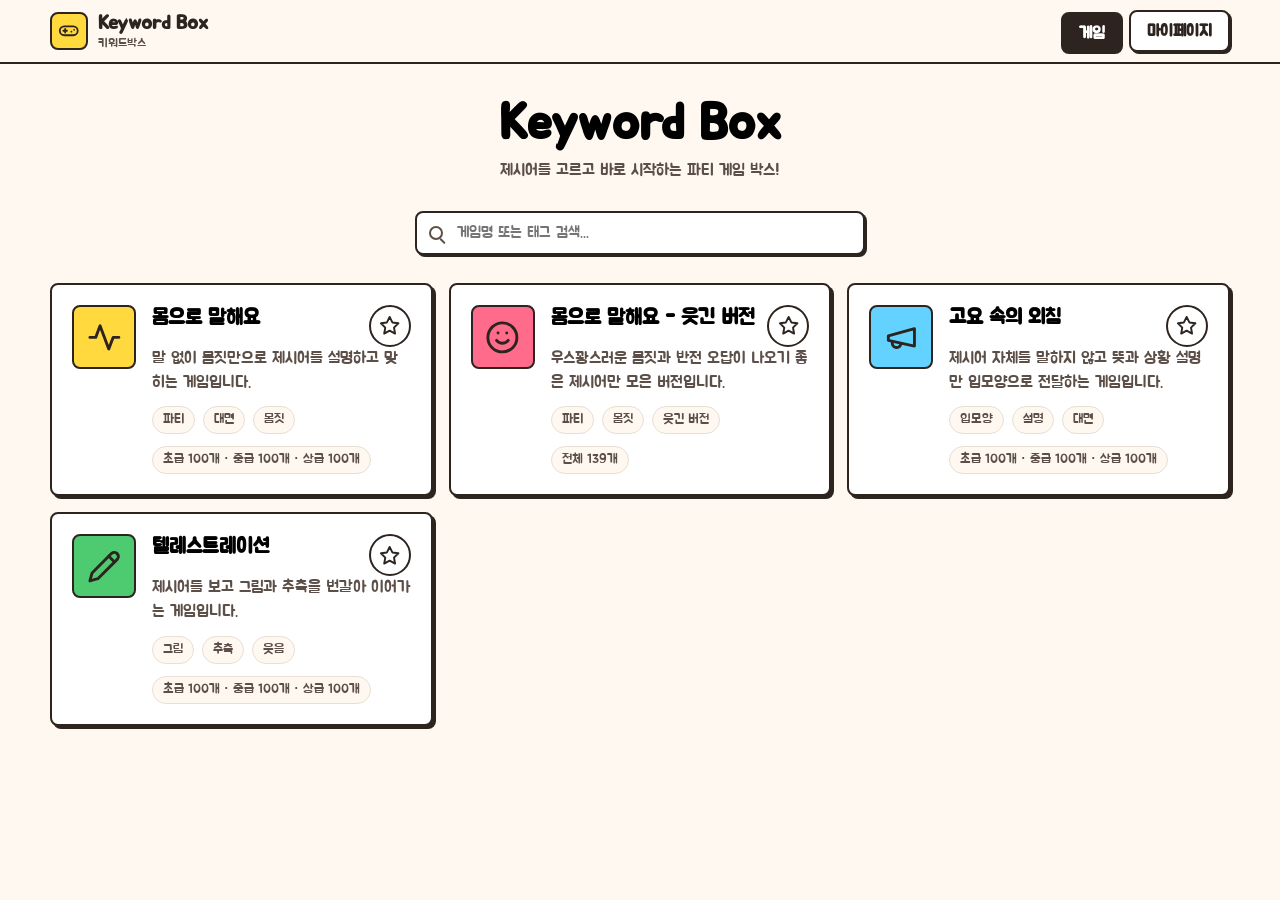
==== index.html @ 91eeafec "Initial Keyword Box app" ====
<!doctype html>
<html lang="ko">
  <head>
    <meta charset="UTF-8" />
    <meta name="viewport" content="width=device-width, initial-scale=1.0" />
    <title>Keyword Box - 파티 게임 제시어 박스</title>
    <meta
      name="description"
      content="몸으로 말해요, 고요 속의 외침, 텔레스트레이션을 바로 진행할 수 있는 파티 게임 제시어 박스입니다."
    />
    <link rel="preconnect" href="https://fonts.googleapis.com" />
    <link rel="preconnect" href="https://fonts.gstatic.com" crossorigin />
    <link
      href="https://fonts.googleapis.com/css2?family=Jua&family=Gothic+A1:wght@400;500;700&display=swap"
      rel="stylesheet"
    />
    <link rel="stylesheet" href="./styles.css" />
  </head>
  <body>
    <div class="app-shell">
      <header class="topbar">
        <button class="brand" type="button" data-action="go-home">
          <span class="brand-mark"><i class="ri-gamepad-line" aria-hidden="true"></i></span>
          <span class="brand-copy">
            <strong>Keyword Box</strong>
            <small>키워드박스</small>
          </span>
        </button>
        <nav class="top-nav" aria-label="주요 메뉴">
          <button class="nav-button is-active" type="button" data-view-target="home">게임</button>
          <button class="nav-button" type="button" data-view-target="mypage">마이페이지</button>
        </nav>
      </header>

      <main>
        <section class="view is-visible" id="home-view" aria-labelledby="home-title">
          <div class="home-hero">
            <h1 id="home-title">Keyword Box</h1>
            <p>제시어를 고르고 바로 시작하는 파티 게임 박스!</p>
          </div>

          <label class="search-box">
            <span class="search-icon" aria-hidden="true"></span>
            <input id="game-search" type="search" placeholder="게임명 또는 태그 검색..." />
          </label>

          <div class="game-grid" id="game-list"></div>
        </section>

        <section class="view" id="setup-view" aria-labelledby="setup-title">
          <div class="setup-top">
            <button class="back-link" type="button" data-action="go-home">
              <i class="ri-arrow-left-line" aria-hidden="true"></i>
              뒤로
            </button>
            <span class="game-icon" id="setup-icon">🎮</span>
            <div class="setup-heading">
              <h1 id="setup-title">게임 설정</h1>
              <p id="setup-game-description">게임 설명</p>
            </div>
            <div class="tag-row setup-tags" id="setup-tags"></div>
          </div>

          <form class="setup-stack" id="setup-form">
            <div class="setup-summary" aria-hidden="true">
              <h2 id="setup-game-name">게임명</h2>
            </div>

            <section class="setup-card word-config-card">
              <h2>제시어 구성</h2>
              <div class="setup-stats" id="setup-stats"></div>
              <p class="rule-note" id="setup-rule">게임 규칙</p>

              <fieldset class="difficulty-hidden" aria-label="난이도 선택">
                <div class="segmented" id="difficulty-options"></div>
              </fieldset>

              <div class="mix-panel" id="mix-panel">
                <div class="mix-grid">
                  <div class="counter-card">
                    <div class="counter-label">
                      <span class="dot green"></span>
                      <strong>초급</strong>
                    </div>
                    <div class="stepper">
                      <button type="button" data-action="adjust-mix" data-level="easy" data-delta="-1" aria-label="초급 줄이기">
                        <i class="ri-subtract-line" aria-hidden="true"></i>
                      </button>
                      <input id="mix-easy" type="number" min="0" value="3" />
                      <button type="button" data-action="adjust-mix" data-level="easy" data-delta="1" aria-label="초급 늘리기">
                        <i class="ri-add-line" aria-hidden="true"></i>
                      </button>
                    </div>
                    <span class="available-count" id="mix-easy-max">/ 0개</span>
                  </div>

                  <div class="counter-card">
                    <div class="counter-label">
                      <span class="dot yellow"></span>
                      <strong>중급</strong>
                    </div>
                    <div class="stepper">
                      <button type="button" data-action="adjust-mix" data-level="normal" data-delta="-1" aria-label="중급 줄이기">
                        <i class="ri-subtract-line" aria-hidden="true"></i>
                      </button>
                      <input id="mix-normal" type="number" min="0" value="4" />
                      <button type="button" data-action="adjust-mix" data-level="normal" data-delta="1" aria-label="중급 늘리기">
                        <i class="ri-add-line" aria-hidden="true"></i>
                      </button>
                    </div>
                    <span class="available-count" id="mix-normal-max">/ 0개</span>
                  </div>

                  <div class="counter-card">
                    <div class="counter-label">
                      <span class="dot red"></span>
                      <strong>상급</strong>
                    </div>
                    <div class="stepper">
                      <button type="button" data-action="adjust-mix" data-level="hard" data-delta="-1" aria-label="상급 줄이기">
                        <i class="ri-subtract-line" aria-hidden="true"></i>
                      </button>
                      <input id="mix-hard" type="number" min="0" value="3" />
                      <button type="button" data-action="adjust-mix" data-level="hard" data-delta="1" aria-label="상급 늘리기">
                        <i class="ri-add-line" aria-hidden="true"></i>
                      </button>
                    </div>
                    <span class="available-count" id="mix-hard-max">/ 0개</span>
                  </div>
                </div>

                <div class="mix-footer">
                  <div class="total-count">
                    <span>총</span>
                    <strong id="total-word-count">10개</strong>
                  </div>
                  <div class="inline-actions">
                    <button type="button" data-action="reset-mix">
                      <i class="ri-refresh-line" aria-hidden="true"></i>
                      초기화
                    </button>
                    <button type="button" data-action="use-all-words">
                      <i class="ri-infinity-line" aria-hidden="true"></i>
                      무제한
                    </button>
                  </div>
                </div>
              </div>

              <section class="single-count-panel" id="single-count-panel" hidden>
                <div class="quick-buttons">
                  <button type="button" data-action="adjust-word-count" data-delta="3">+3개</button>
                  <button type="button" data-action="adjust-word-count" data-delta="5">+5개</button>
                  <button type="button" data-action="adjust-word-count" data-delta="10">+10개</button>
                  <button type="button" data-action="adjust-word-count" data-delta="50">+50개</button>
                </div>
                <div class="stepper center-stepper">
                  <button type="button" data-action="adjust-word-count" data-delta="-1" aria-label="제시어 줄이기">
                    <i class="ri-subtract-line" aria-hidden="true"></i>
                  </button>
                  <input id="word-count" type="number" min="1" value="10" />
                  <button type="button" data-action="adjust-word-count" data-delta="1" aria-label="제시어 늘리기">
                    <i class="ri-add-line" aria-hidden="true"></i>
                  </button>
                </div>
              </section>
            </section>

            <section class="setup-card">
              <h2>진행 방식</h2>
              <div class="time-mode-toggle" role="group" aria-label="진행 방식">
                <button class="is-active" type="button" data-action="set-time-mode" data-mode="timer">
                  <i class="ri-timer-line" aria-hidden="true"></i>
                  타이머
                </button>
                <button type="button" data-action="set-time-mode" data-mode="stopwatch">
                  <i class="ri-timer-flash-line" aria-hidden="true"></i>
                  스톱워치
                </button>
              </div>
              <select id="time-mode" aria-label="진행 방식">
                <option value="timer">타이머</option>
                <option value="stopwatch">스톱워치</option>
              </select>

              <div class="timer-panel" id="timer-seconds-wrap">
                <div class="quick-buttons timer-presets">
                  <button type="button" data-action="set-timer" data-seconds="15">15초</button>
                  <button type="button" data-action="set-timer" data-seconds="30">30초</button>
                  <button type="button" data-action="set-timer" data-seconds="60">1분</button>
                  <button type="button" data-action="set-timer" data-seconds="120">2분</button>
                  <button type="button" data-action="set-timer" data-seconds="180">3분</button>
                  <button type="button" data-action="set-timer" data-seconds="300">5분</button>
                </div>
                <div class="stepper center-stepper">
                  <button type="button" data-action="adjust-timer" data-delta="-15" aria-label="시간 줄이기">
                    <i class="ri-subtract-line" aria-hidden="true"></i>
                  </button>
                  <input id="timer-seconds" type="number" min="5" value="60" />
                  <button type="button" data-action="adjust-timer" data-delta="15" aria-label="시간 늘리기">
                    <i class="ri-add-line" aria-hidden="true"></i>
                  </button>
                </div>
                <span class="time-label" id="timer-label">3분</span>
              </div>
            </section>

            <div class="shortcut-note">
              <span><kbd>O</kbd> 맞힘</span>
              <span><kbd>X</kbd> 틀림</span>
              <span><kbd>→</kbd> 다음은 Pass</span>
              <span><kbd>←</kbd> 이전</span>
            </div>

            <button class="start-button" id="start-game" type="submit">
              <i class="ri-play-fill" aria-hidden="true"></i>
              게임 시작!
            </button>
          </form>
        </section>

        <section class="view" id="play-view" aria-labelledby="play-title">
          <div class="play-top">
            <button class="back-link" type="button" data-action="back-to-setup">
              <i class="ri-arrow-left-line" aria-hidden="true"></i>
              나가기
            </button>
            <span class="play-game-icon" id="play-game-icon">🎮</span>
            <span class="play-game-name" id="play-game-name">게임</span>
            <div class="play-tools">
              <button type="button" data-action="reset-words">
                <i class="ri-refresh-line" aria-hidden="true"></i>
                제시어 초기화
              </button>
              <button type="button" data-action="finish-game">
                <i class="ri-flag-line" aria-hidden="true"></i>
                종료
              </button>
            </div>
          </div>

          <div class="timer-display">
            <span id="play-clock-label">남은 시간</span>
            <strong id="play-clock">00:00</strong>
          </div>

          <div class="progress-head">
            <span id="play-progress">1 / 10</span>
            <div class="mini-score" id="mini-score">
              <span class="green"><i class="ri-check-line" aria-hidden="true"></i>0</span>
              <span class="red"><i class="ri-close-line" aria-hidden="true"></i>0</span>
              <span class="sky"><i class="ri-skip-forward-line" aria-hidden="true"></i>0</span>
            </div>
          </div>
          <div class="play-progress-bar" aria-hidden="true">
            <div id="play-progress-fill"></div>
          </div>

          <div class="word-stage">
            <p id="play-title">제시어</p>
            <div class="keyword" id="keyword">시작</div>
            <div class="play-rule" id="play-rule">게임 규칙</div>
            <div class="answer-state" id="answer-state">O/Enter 맞힘 · X/Backspace 틀림 · → 다음은 Pass</div>
          </div>

          <div class="score-actions">
            <button class="score-button previous" type="button" data-action="previous-word">
              <i class="ri-arrow-left-line" aria-hidden="true"></i>
              <span>이전</span>
            </button>
            <button class="score-button wrong" type="button" data-action="mark" data-result="wrong">
              <i class="ri-close-line" aria-hidden="true"></i>
              <span>틀림</span>
              <kbd>X</kbd>
            </button>
            <button class="score-button correct" type="button" data-action="mark" data-result="correct">
              <i class="ri-check-line" aria-hidden="true"></i>
              <span>맞힘</span>
              <kbd>O</kbd>
            </button>
            <button class="score-button next" type="button" data-action="next-word">
              <i class="ri-arrow-right-line" aria-hidden="true"></i>
              <span>다음</span>
            </button>
          </div>
        </section>

        <section class="view" id="result-view" aria-labelledby="result-title">
          <div class="result-panel">
            <div class="result-hero">
              <span class="game-icon" id="result-icon">🎮</span>
              <h1 id="result-title">게임 종료!</h1>
              <p>게임 결과</p>
            </div>
            <div class="result-summary" id="result-summary"></div>
            <div class="result-meta" id="result-meta"></div>
            <section class="result-word-card">
              <h2><i class="ri-list-check" aria-hidden="true"></i> 제시어별 결과</h2>
              <div class="result-words" id="result-words"></div>
            </section>
            <div class="actions split">
              <button class="start-button" type="button" data-action="restart-game">
                <i class="ri-refresh-line" aria-hidden="true"></i>
                다시 하기
              </button>
              <button class="secondary-button" type="button" data-action="go-home">
                <i class="ri-home-line" aria-hidden="true"></i>
                홈으로
              </button>
            </div>
          </div>
        </section>

        <section class="view" id="mypage-view" aria-labelledby="mypage-title">
          <div class="mypage-hero">
            <div class="profile-mark"><i class="ri-user-smile-line" aria-hidden="true"></i></div>
            <h1 id="mypage-title">마이페이지</h1>
            <p>즐겨찾기와 게임 기록을 한눈에</p>
          </div>

          <div class="tab-switcher">
            <button class="tab-button is-active" type="button" data-action="set-mypage-tab" data-tab="favorites">
              <i class="ri-star-line" aria-hidden="true"></i>
              즐겨찾기 <span id="favorite-count">(0)</span>
            </button>
            <button class="tab-button" type="button" data-action="set-mypage-tab" data-tab="history">
              <i class="ri-history-line" aria-hidden="true"></i>
              기록 <span id="history-count">(0)</span>
            </button>
          </div>

          <div class="mypage-layout">
            <section class="mypage-panel is-visible" data-mypage-panel="favorites">
              <div class="mini-list game-grid compact" id="favorite-list"></div>
            </section>
            <section class="mypage-panel" data-mypage-panel="history">
              <div class="section-inline-head">
                <span id="history-total">총 0개의 기록</span>
                <button class="text-danger-button" type="button" data-action="clear-history">
                  <i class="ri-delete-bin-line" aria-hidden="true"></i>
                  전체 삭제
                </button>
              </div>
              <div class="history-list" id="history-list"></div>
            </section>
          </div>
        </section>
      </main>
    </div>

    <div class="toast" id="toast" role="status" aria-live="polite"></div>
    <div class="modal-backdrop" id="history-result-modal" hidden>
      <section class="result-modal" role="dialog" aria-modal="true" aria-labelledby="history-result-title">
        <button class="modal-close" type="button" data-action="close-history-result" aria-label="닫기">
          <i class="ri-close-line" aria-hidden="true"></i>
        </button>
        <div class="result-panel result-panel-modal">
          <div class="result-hero">
            <span class="game-icon" id="history-result-icon">🎮</span>
            <h1 id="history-result-title">게임 결과</h1>
            <p id="history-result-subtitle">저장된 기록</p>
          </div>
          <div class="result-summary" id="history-result-summary"></div>
          <div class="result-meta" id="history-result-meta"></div>
          <section class="result-word-card">
            <h2><i class="ri-list-check" aria-hidden="true"></i> 제시어별 결과</h2>
            <div class="result-words" id="history-result-words"></div>
          </section>
        </div>
      </section>
    </div>
    <script src="./data/dictionaries.js"></script>
    <script src="./app.js"></script>
  </body>
</html>
---- styles.css ----
:root {
  --warm-bg: #fff8f0;
  --warm-card: #fffef9;
  --warm-border: #e8dfd5;
  --ink-dark: #2d2420;
  --ink-medium: #5c4f48;
  --ink-light: #8b7e76;
  --party-yellow: #ffd93d;
  --party-pink: #ff6b8a;
  --party-sky: #64d2ff;
  --party-green: #4ecb71;
  --party-red: #ff5252;
  --party-orange: #ff9f43;
  --party-purple: #a29bfe;
  --shadow-sm: 2px 2px 0 #2d2420;
  --shadow: 3px 3px 0 #2d2420;
  --shadow-lg: 3px 3px 0 #2d2420;
  --font-game: "Jua", "Gothic A1", "Malgun Gothic", "Apple SD Gothic Neo", sans-serif;
  --font-body: "Gothic A1", "Malgun Gothic", "Apple SD Gothic Neo", sans-serif;
}

* {
  box-sizing: border-box;
}

html {
  background: var(--warm-bg);
}

body {
  margin: 0;
  min-height: 100vh;
  color: black;
  background: var(--warm-bg);
  font-family: var(--font-game);
  font-weight: 400;
  letter-spacing: 0;
}

button,
input,
select {
  font: inherit;
}

button {
  cursor: pointer;
}

h1,
h2,
h3,
.brand strong,
.nav-button,
.back-link,
.game-card h2,
.tag,
.setup-card h2,
.counter-label strong,
.total-count,
.time-mode-toggle button,
.quick-buttons button,
.start-button,
.secondary-button,
.score-button,
.tab-button,
.result-badge {
  font-family: var(--font-game);
  letter-spacing: 0;
}

.app-shell {
  min-height: 100vh;
}

.topbar {
  position: sticky;
  top: 0;
  z-index: 50;
  width: 100%;
  border-bottom: 2px solid var(--ink-dark);
  background: var(--warm-bg);
}

.topbar {
  display: flex;
  align-items: center;
  justify-content: space-between;
  min-height: 64px;
  padding: 0 max(16px, calc((100vw - 1180px) / 2));
}

.brand {
  display: inline-flex;
  align-items: center;
  gap: 10px;
  border: 0;
  padding: 0;
  color: var(--ink-dark);
  background: transparent;
  text-align: left;
}

.brand-mark,
.game-icon,
.play-game-icon,
.profile-mark {
  display: grid;
  place-items: center;
  border: 2px solid var(--ink-dark);
  border-radius: 8px;
  background: var(--party-yellow);
}

.brand-mark {
  width: 38px;
  height: 38px;
  font-size: 1.2rem;
}

.brand strong {
  display: block;
  font-size: 1.25rem;
}

.brand small {
  display: block;
  color: var(--ink-medium);
  font-size: 0.76rem;
  font-weight: 500;
}

.top-nav {
  display: flex;
  align-items: center;
  gap: 8px;
}

.nav-button,
.secondary-button,
.text-danger-button,
.inline-actions button,
.play-tools button,
.history-score button,
.empty button {
  border: 2px solid var(--ink-dark);
  border-radius: 8px;
  background: #fff;
  color: var(--ink-dark);
  box-shadow: var(--shadow-sm);
  font-weight: 500;
  transition: transform 100ms ease, box-shadow 100ms ease, background 120ms ease;
}

.nav-button {
  padding: 9px 16px;
  font-size: 1rem;
}

.nav-button.is-active,
.tab-button.is-active {
  transform: translate(2px, 2px);
  color: #fff;
  background: var(--ink-dark);
  box-shadow: none;
}

button:hover {
  transform: translate(2px, 2px);
  box-shadow: none;
}

button:disabled {
  cursor: not-allowed;
  opacity: 0.45;
}

input,
select {
  width: 100%;
  min-height: 48px;
  border: 2px solid var(--ink-dark);
  border-radius: 8px;
  padding: 10px 12px;
  color: var(--ink-dark);
  background: #fff;
  outline: none;
  font-size: 1.05rem;
  font-weight: 500;
}

input[type="number"] {
  appearance: textfield;
  -moz-appearance: textfield;
}

input[type="number"]::-webkit-inner-spin-button,
input[type="number"]::-webkit-outer-spin-button {
  margin: 0;
  appearance: none;
  -webkit-appearance: none;
}

select {
  position: absolute;
  width: 1px;
  height: 1px;
  opacity: 0;
  pointer-events: none;
}

input:focus,
select:focus,
button:focus-visible {
  outline: 4px solid rgba(100, 210, 255, 0.45);
  outline-offset: 2px;
}

main {
  width: min(1180px, calc(100% - 32px));
  margin: 0 auto;
  padding: 32px 0 56px;
}

.view {
  display: none;
}

.view.is-visible {
  display: block;
}

.home-hero,
.mypage-hero,
.result-hero {
  display: grid;
  justify-items: center;
  gap: 8px;
  margin: 0 auto 28px;
  text-align: center;
}

.home-hero h1,
.mypage-hero h1,
.result-hero h1 {
  margin: 0;
  font-size: clamp(2rem, 4vw, 3.2rem);
  line-height: 1.08;
}

.home-hero p,
.mypage-hero p,
.result-hero p,
.setup-heading p,
.game-card p,
.history-main p {
  margin: 0;
  color: var(--ink-medium);
  line-height: 1.48;
}

.search-box {
  position: relative;
  display: block;
  width: min(450px, 100%);
  margin: 0 auto 28px;
  color: var(--ink-medium);
  font-weight: 500;
}

.search-box input {
  min-height: 44px;
  border-radius: 8px;
  padding: 9px 14px 9px 40px;
  font-size: 0.96rem;
  font-weight: 500;
  box-shadow: var(--shadow-sm);
}

.search-icon {
  position: absolute;
  top: 50%;
  left: 14px;
  z-index: 1;
  transform: translateY(-50%);
  width: 14px;
  height: 14px;
  border: 2px solid var(--ink-medium);
  border-radius: 999px;
  color: var(--ink-medium);
  pointer-events: none;
}

.search-icon::after {
  content: "";
  position: absolute;
  right: -5px;
  bottom: -4px;
  width: 7px;
  height: 2px;
  border-radius: 999px;
  background: var(--ink-medium);
  transform: rotate(45deg);
  transform-origin: center;
}

.game-grid {
  display: grid;
  grid-template-columns: repeat(3, minmax(0, 1fr));
  gap: 16px;
}

.game-grid.compact {
  grid-template-columns: repeat(2, minmax(0, 1fr));
}

.game-card,
.setup-card,
.result-panel,
.result-word-card,
.history-item {
  border: 2px solid var(--ink-dark);
  border-radius: 8px;
  background: #fff;
  box-shadow: var(--shadow);
}

.game-card {
  padding: 20px;
  transition: transform 160ms ease, box-shadow 160ms ease;
}

.game-card:hover {
  transform: translateY(-4px);
  box-shadow: var(--shadow-lg);
}

.game-card-inner {
  display: flex;
  align-items: flex-start;
  gap: 16px;
}

.game-card .game-icon {
  width: 64px;
  height: 64px;
  flex: 0 0 auto;
  font-size: 1.9rem;
}

.game-card-content {
  min-width: 0;
  flex: 1;
}

.game-card-title-row {
  display: flex;
  align-items: flex-start;
  justify-content: space-between;
  gap: 8px;
}

.game-card h2 {
  margin: 0;
  font-size: 1.32rem;
  line-height: 1.2;
}

.favorite-button {
  display: grid;
  width: 42px;
  height: 42px;
  flex: 0 0 auto;
  place-items: center;
  border: 2px solid var(--ink-dark);
  border-radius: 999px;
  background: #fff;
  color: var(--ink-dark);
  font-size: 1.3rem;
}

.favorite-button.is-on {
  background: var(--party-yellow);
}

.tag-row,
.game-counts,
.setup-stats,
.result-meta,
.mini-score,
.history-score {
  display: flex;
  flex-wrap: wrap;
  gap: 8px;
}

.tag-row {
  margin-top: 12px;
}

.tag,
.game-counts span,
.setup-stats span {
  border: 1px solid var(--warm-border);
  border-radius: 999px;
  padding: 5px 10px;
  background: var(--warm-bg);
  color: var(--ink-medium);
  font-size: 0.82rem;
  font-weight: 500;
}

.game-counts {
  margin-top: 12px;
}

.setup-top,
.play-top {
  display: flex;
  align-items: center;
  gap: 14px;
  width: min(960px, 100%);
  margin: 0 auto 20px;
}

.back-link {
  display: inline-flex;
  flex: 0 0 auto;
  align-items: center;
  gap: 5px;
  border: 0;
  padding: 0;
  color: var(--ink-medium);
  background: transparent;
  box-shadow: none;
  font-size: 1rem;
  font-weight: 500;
}

.back-link:hover {
  color: var(--ink-dark);
  transform: none;
}

.setup-top .game-icon,
.play-game-icon {
  width: 46px;
  height: 46px;
  flex: 0 0 auto;
  font-size: 1.45rem;
}

.setup-heading {
  min-width: 0;
  flex: 1;
}

.setup-heading h1 {
  overflow: hidden;
  margin: 0;
  font-size: clamp(1.65rem, 4vw, 2.25rem);
  line-height: 1.08;
  text-overflow: ellipsis;
  white-space: nowrap;
}

.setup-tags {
  justify-content: flex-end;
  margin-top: 0;
}

.setup-stack {
  display: grid;
  gap: 16px;
  width: min(960px, 100%);
  margin: 0 auto;
}

.setup-summary,
.difficulty-hidden {
  position: absolute;
  width: 1px;
  height: 1px;
  overflow: hidden;
  opacity: 0;
  pointer-events: none;
}

.setup-card {
  padding: clamp(18px, 3vw, 24px);
}

.setup-card h2,
.result-word-card h2 {
  margin: 0 0 16px;
  text-align: center;
  font-size: 1.35rem;
}

.word-config-card {
  display: grid;
  gap: 12px;
}

.setup-stats {
  justify-content: center;
}

.rule-note {
  display: none;
  margin: 0;
  border: 2px solid var(--ink-dark);
  border-radius: 8px;
  padding: 12px 14px;
  background: #fff5bc;
  font-weight: 500;
  line-height: 1.45;
  text-align: center;
}

.mix-panel {
  display: grid;
  gap: 8px;
}

.mix-panel[hidden],
.single-count-panel[hidden],
.timer-panel[hidden] {
  display: none;
}

.mix-grid {
  display: grid;
  gap: 8px;
}

.counter-card {
  display: grid;
  grid-template-columns: 1fr auto 1fr;
  align-items: center;
  gap: 12px;
}

.counter-label {
  display: inline-flex;
  align-items: center;
  gap: 8px;
  justify-self: start;
}

.counter-label strong {
  font-size: 1.15rem;
}

.dot {
  display: inline-block;
  width: 12px;
  height: 12px;
  border-radius: 999px;
}

.dot.green {
  background: var(--party-green);
}

.dot.yellow {
  background: var(--party-yellow);
}

.dot.red {
  background: var(--party-red);
}

.stepper {
  display: flex;
  align-items: center;
  gap: 6px;
}

.stepper button,
.quick-buttons button {
  display: inline-grid;
  min-width: 42px;
  min-height: 42px;
  place-items: center;
  border: 2px solid var(--ink-dark);
  border-radius: 8px;
  background: #fff;
  color: var(--ink-dark);
  box-shadow: var(--shadow-sm);
  font-family: var(--font-game);
  font-size: 1rem;
  font-weight: 500;
  transition: transform 100ms ease, box-shadow 100ms ease;
}

.stepper input {
  width: 56px;
  min-height: 42px;
  padding: 6px;
  text-align: center;
  font-family: var(--font-game);
  font-size: 1.15rem;
}

.available-count {
  justify-self: end;
  color: var(--ink-light);
  font-size: 0.82rem;
  font-weight: 500;
  text-align: right;
}

.mix-footer,
.time-mode-toggle,
.timer-panel,
.single-count-panel {
  display: flex;
  align-items: center;
  justify-content: center;
  flex-wrap: wrap;
  gap: 12px;
}

.mix-footer {
  display: grid;
  justify-items: center;
  gap: 8px;
}

.total-count {
  display: inline-flex;
  align-items: center;
  gap: 10px;
  font-size: 1.1rem;
}

.total-count strong {
  border: 2px solid var(--ink-dark);
  border-radius: 8px;
  padding: 6px 16px;
  background: var(--warm-bg);
  font-size: 1.5rem;
}

.inline-actions {
  display: flex;
  gap: 10px;
}

.inline-actions button,
.play-tools button,
.empty button,
.text-danger-button {
  display: inline-flex;
  align-items: center;
  justify-content: center;
  gap: 6px;
  min-height: 34px;
  padding: 6px 12px;
  font-size: 0.88rem;
  font-weight: 500;
}

.inline-actions button:last-child {
  background: var(--party-yellow);
}

.time-mode-toggle {
  width: fit-content;
  margin: 0 auto;
  border: 2px solid var(--ink-dark);
  border-radius: 8px;
  padding: 6px;
  background: #fff;
  box-shadow: var(--shadow-sm);
}

.time-mode-toggle button {
  display: inline-flex;
  align-items: center;
  gap: 8px;
  border: 0;
  border-radius: 6px;
  padding: 10px 22px;
  background: transparent;
  color: var(--ink-medium);
  font-size: 1.05rem;
  font-weight: 500;
  box-shadow: none;
}

.time-mode-toggle button.is-active {
  color: #fff;
  background: var(--ink-dark);
}

.timer-panel {
  display: grid;
  justify-items: center;
  gap: 8px;
  margin-top: 14px;
}

.quick-buttons {
  display: flex;
  justify-content: center;
  flex-wrap: wrap;
  gap: 8px;
}

.quick-buttons button {
  min-width: auto;
  padding: 8px 16px;
}

.quick-buttons button.is-active {
  background: var(--party-yellow);
}

.center-stepper {
  justify-content: center;
}

.timer-panel .center-stepper {
  margin-top: 0;
}

.timer-panel .center-stepper input {
  width: 92px;
  font-size: 1.35rem;
}

.time-label {
  width: 100%;
  color: var(--ink-medium);
  font-family: var(--font-game);
  font-weight: 500;
  text-align: center;
}

.shortcut-note {
  display: flex;
  justify-content: center;
  flex-wrap: wrap;
  gap: 10px;
  color: var(--ink-light);
  font-size: 0.9rem;
  font-weight: 500;
}

kbd {
  display: inline-grid;
  min-width: 24px;
  min-height: 22px;
  place-items: center;
  border: 2px solid var(--warm-border);
  border-radius: 6px;
  padding: 1px 6px;
  background: #fff;
  color: var(--ink-medium);
  font-family: var(--font-body);
  font-size: 0.78em;
  font-weight: 500;
}

.start-button,
.secondary-button {
  display: inline-flex;
  align-items: center;
  justify-content: center;
  gap: 10px;
  min-height: 68px;
  border: 2px solid var(--ink-dark);
  border-radius: 8px;
  padding: 15px 24px;
  background: var(--party-green);
  color: #fff;
  box-shadow: var(--shadow-lg);
  font-size: clamp(1.45rem, 3vw, 2rem);
  font-weight: 500;
}

.secondary-button {
  background: var(--party-yellow);
  color: var(--ink-dark);
}

#play-view {
  width: min(1080px, calc(100vw - 32px));
  margin: 0 auto;
  padding-top: 10px;
}

.play-top {
  margin-bottom: 4px;
}

.play-game-name {
  overflow: hidden;
  flex: 1;
  font-family: var(--font-game);
  font-size: 1.1rem;
  font-weight: 500;
  text-overflow: ellipsis;
  white-space: nowrap;
}

.play-tools {
  display: flex;
  gap: 8px;
}

.timer-display {
  display: flex;
  align-items: center;
  justify-content: center;
  gap: 8px;
  margin-bottom: 8px;
}

.timer-display span {
  color: var(--ink-light);
  font-size: 0.86rem;
  font-weight: 500;
}

.timer-display strong {
  color: var(--ink-dark);
  font-size: clamp(2rem, 6vw, 3rem);
  font-weight: 500;
  font-variant-numeric: tabular-nums;
}

.timer-display strong.is-warning {
  color: var(--party-red);
}

.progress-head {
  display: flex;
  align-items: center;
  justify-content: space-between;
  gap: 12px;
  width: 100%;
  margin-bottom: 8px;
}

#play-progress {
  font-family: var(--font-game);
  font-size: 1rem;
  font-weight: 500;
}

.mini-score span,
.history-score span {
  display: inline-flex;
  align-items: center;
  gap: 3px;
  font-family: var(--font-game);
  font-weight: 500;
}

.green {
  color: var(--party-green);
}

.red {
  color: var(--party-red);
}

.sky {
  color: #21aee8;
}

.play-progress-bar {
  width: 100%;
  height: 12px;
  margin-bottom: 14px;
  overflow: hidden;
  border: 2px solid var(--ink-dark);
  border-radius: 999px;
  background: #fff;
}

#play-progress-fill {
  width: 0%;
  height: 100%;
  border-radius: 999px;
  background: var(--party-green);
  transition: width 180ms ease;
}

.word-stage {
  display: flex;
  align-items: center;
  justify-content: center;
  width: min(940px, calc(100vw - 56px));
  height: clamp(340px, 48vh, 420px);
  place-items: center;
  margin: 0 auto;
  border: 2px solid var(--ink-dark);
  border-radius: 8px;
  padding: clamp(24px, 4vw, 44px);
  background: #fff;
  box-shadow: var(--shadow);
  text-align: center;
}

.word-stage.is-correct {
  border-color: var(--party-green);
}

.word-stage.is-wrong {
  border-color: var(--party-red);
}

.word-stage.is-pass {
  border-color: var(--party-sky);
}

.word-stage p {
  display: none;
}

.keyword {
  max-width: 92%;
  overflow-wrap: normal;
  color: var(--ink-dark);
  font-family: var(--font-game);
  font-size: var(--keyword-size, clamp(5.4rem, 10vw, 9.2rem));
  font-weight: 500;
  line-height: 1.02;
  text-wrap: balance;
  user-select: none;
  white-space: nowrap;
}

.play-rule {
  display: none;
}

.answer-state {
  display: none;
}

.score-actions {
  display: grid;
  grid-template-columns: 0.7fr 1.1fr 1.6fr 0.8fr;
  gap: 12px;
  width: min(940px, calc(100vw - 56px));
  margin: 14px auto 0;
  padding-bottom: 8px;
}

.score-button {
  display: inline-flex;
  align-items: center;
  justify-content: center;
  gap: 8px;
  min-height: 68px;
  border: 2px solid var(--ink-dark);
  border-radius: 8px;
  color: #fff;
  box-shadow: var(--shadow-sm);
  font-size: 1.28rem;
  font-weight: 500;
}

.score-button .icon {
  width: 1.32em;
  height: 1.32em;
}

.score-button.previous {
  color: var(--ink-dark);
  background: #fff;
}

.score-button.wrong {
  background: var(--party-red);
}

.score-button.correct {
  background: var(--party-green);
  font-size: 1.5rem;
}

.score-button.next {
  background: var(--party-sky);
}

.score-button kbd {
  border-color: rgba(255, 255, 255, 0.35);
  background: rgba(255, 255, 255, 0.12);
  color: #fff;
}

.result-panel {
  max-width: 960px;
  margin: 0 auto;
  padding: clamp(20px, 4vw, 28px);
}

.result-hero .game-icon,
.profile-mark {
  width: 80px;
  height: 80px;
  box-shadow: var(--shadow);
  font-size: 2.3rem;
}

.result-summary {
  display: grid;
  grid-template-columns: repeat(3, minmax(0, 1fr));
  gap: 12px;
  margin-bottom: 18px;
}

.score-box {
  border: 2px solid currentColor;
  border-radius: 8px;
  padding: 14px;
  text-align: center;
}

.score-box strong {
  display: block;
  font-family: var(--font-game);
  font-size: clamp(2.5rem, 8vw, 4rem);
  line-height: 1;
}

.score-box span {
  color: var(--ink-medium);
  font-weight: 500;
}

.score-box.green {
  background: rgba(78, 203, 113, 0.06);
}

.score-box.red {
  background: rgba(255, 82, 82, 0.06);
}

.score-box.sky {
  background: rgba(100, 210, 255, 0.08);
}

.result-meta {
  justify-content: center;
  margin-bottom: 18px;
}

.result-meta span {
  display: grid;
  min-width: 110px;
  place-items: center;
  border-right: 1px solid var(--warm-border);
  padding: 0 18px;
  text-align: center;
}

.result-meta span:last-child {
  border-right: 0;
}

.result-meta strong {
  font-family: var(--font-game);
  font-size: 1.45rem;
}

.result-meta small {
  color: var(--ink-medium);
  font-weight: 500;
}

.result-word-card {
  padding: 18px;
  box-shadow: none;
}

.result-word-card h2 {
  text-align: left;
  font-size: 1.15rem;
}

.result-words {
  display: grid;
  gap: 6px;
  max-height: 360px;
  overflow: auto;
}

.result-word-item {
  display: grid;
  grid-template-columns: 34px 1fr auto;
  align-items: center;
  gap: 10px;
  border-radius: 6px;
  padding: 9px 10px;
}

.result-word-item:hover {
  background: var(--warm-bg);
}

.result-word-item > span {
  color: var(--ink-light);
  font-size: 0.85rem;
  text-align: right;
}

.result-word-item strong {
  overflow: hidden;
  font-family: var(--font-game);
  text-overflow: ellipsis;
  white-space: nowrap;
}

.result-badge {
  border: 2px solid var(--ink-dark);
  border-radius: 999px;
  padding: 5px 10px;
  color: #fff;
  font-style: normal;
  font-size: 0.82rem;
}

.result-badge.correct {
  background: var(--party-green);
}

.result-badge.wrong {
  background: var(--party-red);
}

.result-badge.pass {
  background: var(--party-sky);
}

.result-badge.unplayed {
  color: var(--ink-dark);
  background: #ddd;
}

.actions.split {
  display: grid;
  grid-template-columns: repeat(2, minmax(0, 1fr));
  gap: 12px;
  margin-top: 18px;
}

.mypage-hero {
  margin-bottom: 22px;
}

.tab-switcher {
  display: flex;
  justify-content: center;
  margin-bottom: 24px;
}

.tab-switcher {
  width: fit-content;
  margin-inline: auto;
  border: 2px solid var(--ink-dark);
  border-radius: 999px;
  padding: 4px;
  background: #fff;
  box-shadow: var(--shadow-sm);
}

.tab-button {
  display: inline-flex;
  align-items: center;
  gap: 6px;
  border: 0;
  border-radius: 999px;
  padding: 11px 22px;
  color: var(--ink-medium);
  background: transparent;
  box-shadow: none;
  font-weight: 500;
}

.mypage-layout {
  width: min(960px, 100%);
  margin: 0 auto;
}

.mypage-panel {
  display: none;
}

.mypage-panel.is-visible {
  display: block;
}

.section-inline-head {
  display: flex;
  align-items: center;
  justify-content: space-between;
  gap: 12px;
  margin-bottom: 12px;
  color: var(--ink-medium);
  font-weight: 500;
}

.text-danger-button {
  border: 0;
  color: var(--party-red);
  background: transparent;
  box-shadow: none;
}

.history-list {
  display: grid;
  gap: 12px;
}

.history-item {
  display: flex;
  align-items: center;
  gap: 12px;
  padding: 14px;
  cursor: pointer;
  transition: transform 100ms ease, background 120ms ease;
}

.history-item:hover,
.history-item:focus-visible {
  background: rgba(255, 217, 61, 0.12);
  transform: translate(1px, 1px);
  outline: none;
}

.history-main {
  display: grid;
  grid-template-columns: 48px minmax(0, 1fr);
  align-items: center;
  min-width: 0;
  flex: 1;
  gap: 12px;
}

.history-main .game-icon {
  width: 48px;
  height: 48px;
  flex: 0 0 auto;
  font-size: 1.25rem;
}

.history-main input {
  display: block;
  width: 100%;
  min-height: 40px;
  border: 0;
  padding: 0;
  background: transparent;
  font-family: var(--font-game);
  font-size: 1rem;
  overflow: hidden;
  text-overflow: ellipsis;
}

.history-main > div {
  min-width: 0;
}

.history-score {
  align-items: center;
  flex: 0 0 auto;
  max-width: 260px;
}

.history-score button {
  width: 34px;
  height: 34px;
  padding: 0;
}

.history-score button:nth-last-child(2) {
  color: #fff;
  background: var(--party-green);
}

.history-score button:last-child:hover {
  color: #fff;
  background: var(--party-red);
}

.modal-open {
  overflow: hidden;
}

.modal-backdrop {
  position: fixed;
  inset: 0;
  z-index: 200;
  display: grid;
  place-items: center;
  padding: clamp(12px, 4vw, 28px);
  background: rgba(45, 36, 32, 0.42);
}

.modal-backdrop[hidden] {
  display: none;
}

.result-modal {
  position: relative;
  width: min(980px, 100%);
  max-height: min(88vh, 820px);
  overflow: auto;
  border: 2px solid var(--ink-dark);
  border-radius: 8px;
  background: var(--warm-bg);
  box-shadow: var(--shadow-lg);
}

.result-panel-modal {
  padding-top: 54px;
}

.modal-close {
  position: sticky;
  top: 12px;
  left: calc(100% - 58px);
  z-index: 1;
  display: grid;
  width: 44px;
  height: 44px;
  place-items: center;
  border: 2px solid var(--ink-dark);
  border-radius: 8px;
  background: #fff;
  box-shadow: var(--shadow-sm);
}

.empty {
  display: grid;
  justify-items: center;
  gap: 12px;
  width: 100%;
  grid-column: 1 / -1;
  padding: 48px 18px;
  color: var(--ink-medium);
  font-weight: 500;
  text-align: center;
}

.empty .icon {
  display: grid;
  width: 76px;
  height: 76px;
  place-items: center;
  border: 2px solid var(--ink-dark);
  border-radius: 8px;
  background: #fff;
  box-shadow: var(--shadow-sm);
  color: var(--ink-light);
  font-size: 2.2rem;
}

.empty button {
  background: var(--party-yellow);
}

.toast {
  position: fixed;
  right: 18px;
  bottom: 18px;
  z-index: 100;
  transform: translateY(20px);
  opacity: 0;
  max-width: min(360px, calc(100% - 36px));
  border: 2px solid var(--ink-dark);
  border-radius: 8px;
  padding: 12px 14px;
  color: var(--ink-dark);
  background: var(--party-yellow);
  box-shadow: var(--shadow);
  font-weight: 500;
  transition: 160ms ease;
  pointer-events: none;
}

.toast.is-visible {
  transform: translateY(0);
  opacity: 1;
}

.icon,
.game-icon-svg {
  display: inline-block;
  width: 1.12em;
  height: 1.12em;
  flex: 0 0 auto;
  stroke: currentColor;
  stroke-width: 2;
  stroke-linecap: round;
  stroke-linejoin: round;
  fill: none;
  vertical-align: -0.16em;
}

.game-icon-svg {
  width: 58%;
  height: 58%;
  color: var(--ink-dark);
}

.icon [fill="currentColor"],
.game-icon-svg [fill="currentColor"] {
  fill: currentColor;
}

.color-yellow {
  background: var(--party-yellow);
}

.color-pink {
  background: var(--party-pink);
}

.color-sky {
  background: var(--party-sky);
}

.color-green {
  background: var(--party-green);
}

.color-red {
  background: var(--party-red);
}

.color-orange {
  background: var(--party-orange);
}

.color-purple {
  background: var(--party-purple);
}

h1,
h2,
h3,
.brand strong,
.nav-button,
.back-link,
.game-card h2,
.setup-card h2,
.counter-label strong,
.total-count,
.time-mode-toggle button,
.quick-buttons button,
.start-button,
.secondary-button,
.score-button,
.tab-button,
.keyword,
.play-game-name,
.timer-display strong,
.result-meta strong,
.score-box strong {
  font-weight: 700;
}

@media (max-width: 1100px) {
  .game-grid {
    grid-template-columns: repeat(2, minmax(0, 1fr));
  }
}

@media (max-width: 820px) {
  .topbar {
    padding: 10px 14px;
  }

  .brand-copy small {
    display: none;
  }

  main,
  #play-view {
    width: min(100% - 20px, 1180px);
    padding-top: 22px;
  }

  .game-grid,
  .game-grid.compact,
  .result-summary,
  .actions.split {
    grid-template-columns: 1fr;
  }

  .setup-top,
  .play-top,
  .history-item {
    align-items: stretch;
    flex-direction: column;
  }

  .setup-tags {
    justify-content: flex-start;
  }

  .counter-card {
    grid-template-columns: 1fr;
    justify-items: center;
    border-bottom: 1px solid var(--warm-border);
    padding-bottom: 12px;
  }

  .counter-label,
  .available-count {
    justify-self: center;
  }

  .counter-card:last-child {
    border-bottom: 0;
    padding-bottom: 0;
  }

  .score-actions {
    grid-template-columns: 0.8fr 1fr 1.2fr 0.8fr;
    gap: 8px;
  }

  .score-button {
    min-height: 62px;
    font-size: 1rem;
  }

  .score-button kbd {
    display: none;
  }

  .history-score {
    max-width: none;
    justify-content: space-between;
  }
}

@media (max-height: 520px) and (orientation: landscape) {
  .topbar {
    min-height: 46px;
    padding: 5px 14px;
  }

  .brand-mark {
    width: 30px;
    height: 30px;
  }

  .brand strong {
    font-size: 1rem;
  }

  .brand small,
  .home-hero p,
  .play-rule {
    display: none;
  }

  .nav-button {
    min-height: 38px;
    padding: 6px 11px;
  }

  main,
  #play-view {
    width: min(100% - 18px, 1180px);
    padding: 8px 0 16px;
  }

  .home-hero {
    margin-bottom: 12px;
  }

  .home-hero h1 {
    font-size: clamp(1.9rem, 8vh, 2.7rem);
  }

  .search-box {
    width: min(440px, 100%);
    margin-bottom: 14px;
  }

  .search-box input {
    min-height: 42px;
  }

  .game-grid {
    grid-template-columns: repeat(2, minmax(0, 1fr));
    gap: 10px;
  }

  .game-card {
    padding: 12px;
  }

  .game-card .game-icon {
    width: 48px;
    height: 48px;
    font-size: 1.35rem;
  }

  .game-card h2 {
    font-size: 1.08rem;
  }

  .game-card p {
    font-size: 0.88rem;
  }

  .setup-top {
    gap: 8px;
    margin-bottom: 10px;
  }

  .setup-heading h1 {
    font-size: 1.65rem;
  }

  .setup-heading p,
  .setup-tags,
  .shortcut-note {
    display: none;
  }

  .setup-card {
    padding: 12px;
  }

  .setup-card h2 {
    margin-bottom: 10px;
    font-size: 1.14rem;
  }

  .rule-note {
    padding: 9px 10px;
    font-size: 0.92rem;
  }

  .counter-card {
    grid-template-columns: minmax(80px, 1fr) auto 64px;
    padding-bottom: 0;
    border-bottom: 0;
  }

  .stepper button,
  .quick-buttons button {
    min-height: 40px;
  }

  .start-button {
    min-height: 56px;
    font-size: 1.35rem;
  }

  #play-view {
    padding: 0;
  }

  .play-top {
    flex-direction: row;
    gap: 8px;
    margin-bottom: 4px;
  }

  .play-game-icon {
    width: 38px;
    height: 38px;
    font-size: 1.15rem;
  }

  .play-game-name {
    font-size: 0.95rem;
  }

  .play-tools button {
    min-height: 34px;
    padding: 5px 9px;
    font-size: 0.8rem;
  }

  .timer-display {
    margin-bottom: 4px;
  }

  .timer-display span {
    display: none;
  }

  .timer-display strong {
    font-size: 1.45rem;
  }

  .progress-head {
    margin-bottom: 4px;
  }

  #play-progress,
  .mini-score {
    font-size: 0.88rem;
  }

  .play-progress-bar {
    height: 8px;
    margin-bottom: 6px;
  }

  .word-stage {
    width: min(720px, calc(100vw - 80px));
    min-height: auto;
    height: min(34vh, 180px);
    aspect-ratio: auto;
    padding: 8px 12px;
  }

  .keyword {
    font-size: var(--keyword-size, clamp(2.45rem, 14vh, 4.2rem));
  }

  .word-stage p,
  .answer-state {
    display: none;
  }

  .answer-state {
    font-size: 0.86rem;
  }

  .score-actions {
    width: min(720px, calc(100vw - 80px));
    gap: 8px;
    margin-top: 8px;
  }

  .score-button {
    min-height: 48px;
    font-size: 0.92rem;
  }

  .score-button.correct {
    font-size: 1.02rem;
  }

  .score-button .icon {
    width: 1.18em;
    height: 1.18em;
  }
}
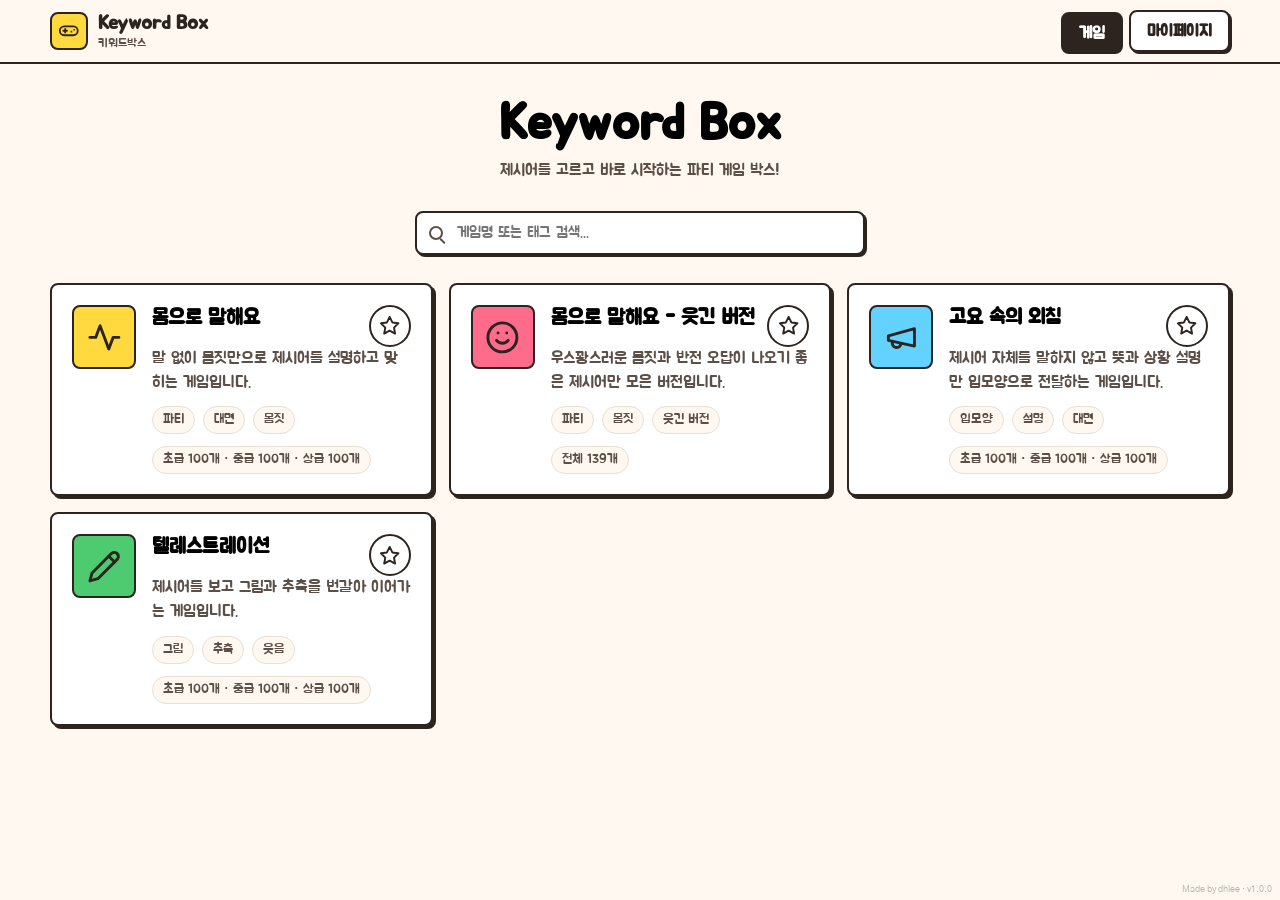
==== commit 3b3f4315: "Show word difficulty and app credit" ====
--- a/index.html
+++ b/index.html
@@ -348,6 +348,7 @@
       </main>
     </div>
 
+    <div class="app-credit" aria-label="제작자와 버전">Made by dhlee · v1.0.0</div>
     <div class="toast" id="toast" role="status" aria-live="polite"></div>
     <div class="modal-backdrop" id="history-result-modal" hidden>
       <section class="result-modal" role="dialog" aria-modal="true" aria-labelledby="history-result-title">
--- a/styles.css
+++ b/styles.css
@@ -924,7 +924,7 @@
 
 .keyword {
   max-width: 92%;
-  overflow-wrap: normal;
+  overflow-wrap: anywhere;
   color: var(--ink-dark);
   font-family: var(--font-game);
   font-size: var(--keyword-size, clamp(5.4rem, 10vw, 9.2rem));
@@ -932,7 +932,8 @@
   line-height: 1.02;
   text-wrap: balance;
   user-select: none;
-  white-space: nowrap;
+  word-break: keep-all;
+  white-space: normal;
 }
 
 .play-rule {
@@ -1094,7 +1095,7 @@
 
 .result-word-item {
   display: grid;
-  grid-template-columns: 34px 1fr auto;
+  grid-template-columns: 34px minmax(0, 1fr) auto auto;
   align-items: center;
   gap: 10px;
   border-radius: 6px;
@@ -1116,6 +1117,33 @@
   font-family: var(--font-game);
   text-overflow: ellipsis;
   white-space: nowrap;
+}
+
+.difficulty-badge {
+  border: 1px solid currentColor;
+  border-radius: 999px;
+  padding: 3px 8px;
+  font-family: var(--font-game);
+  font-size: 0.76rem;
+  line-height: 1;
+  white-space: nowrap;
+}
+
+.difficulty-easy {
+  color: var(--party-green);
+}
+
+.difficulty-normal {
+  color: #c79a00;
+}
+
+.difficulty-hard {
+  color: var(--party-red);
+}
+
+.difficulty-all,
+.difficulty-mixed {
+  color: var(--ink-light);
 }
 
 .result-badge {
@@ -1389,6 +1417,19 @@
 .toast.is-visible {
   transform: translateY(0);
   opacity: 1;
+}
+
+.app-credit {
+  position: fixed;
+  right: max(8px, env(safe-area-inset-right));
+  bottom: max(6px, env(safe-area-inset-bottom));
+  z-index: 90;
+  color: rgba(45, 36, 32, 0.34);
+  font-family: var(--font-body);
+  font-size: 9px;
+  line-height: 1;
+  pointer-events: none;
+  user-select: none;
 }
 
 .icon,
@@ -1491,7 +1532,6 @@
 
   .game-grid,
   .game-grid.compact,
-  .result-summary,
   .actions.split {
     grid-template-columns: 1fr;
   }
@@ -1508,15 +1548,36 @@
   }
 
   .counter-card {
-    grid-template-columns: 1fr;
-    justify-items: center;
+    grid-template-columns: minmax(74px, 1fr) auto;
+    justify-items: stretch;
     border-bottom: 1px solid var(--warm-border);
     padding-bottom: 12px;
   }
 
-  .counter-label,
+  .counter-label {
+    justify-self: start;
+  }
+
+  .counter-card .stepper {
+    justify-self: end;
+  }
+
   .available-count {
+    grid-column: 2;
     justify-self: center;
+  }
+
+  .result-summary {
+    grid-template-columns: repeat(3, minmax(0, 1fr));
+    gap: 8px;
+  }
+
+  .score-box {
+    padding: 12px 8px;
+  }
+
+  .score-box strong {
+    font-size: clamp(2.3rem, 10vw, 4rem);
   }
 
   .counter-card:last-child {
@@ -1525,12 +1586,14 @@
   }
 
   .score-actions {
-    grid-template-columns: 0.8fr 1fr 1.2fr 0.8fr;
+    grid-template-columns: 0.86fr 1fr 1.18fr 0.86fr;
     gap: 8px;
+    width: min(100%, calc(100vw - 36px));
   }
 
   .score-button {
     min-height: 62px;
+    padding-inline: 8px;
     font-size: 1rem;
   }
 
@@ -1541,6 +1604,63 @@
   .history-score {
     max-width: none;
     justify-content: space-between;
+  }
+}
+
+@media (max-width: 560px) {
+  #play-view {
+    width: min(100% - 16px, 1180px);
+  }
+
+  .word-stage {
+    width: min(100%, calc(100vw - 40px));
+    min-height: 46vh;
+    height: clamp(360px, 54vh, 560px);
+    padding: 18px;
+  }
+
+  .keyword {
+    max-width: 100%;
+    font-size: var(--keyword-size, clamp(2.9rem, 13vw, 4.8rem));
+    line-height: 1.14;
+    word-break: break-all;
+    overflow-wrap: anywhere;
+  }
+
+  .score-actions {
+    width: min(100%, calc(100vw - 40px));
+    grid-template-columns: 0.78fr 1fr 1.2fr 0.78fr;
+    gap: 8px;
+  }
+
+  .score-button {
+    gap: 4px;
+    min-height: 58px;
+    padding-inline: 6px;
+    font-size: 0.94rem;
+    line-height: 1.02;
+    word-break: break-all;
+  }
+
+  .score-button .icon {
+    width: 1.08em;
+    height: 1.08em;
+  }
+
+  .result-summary {
+    gap: 7px;
+  }
+
+  .score-box {
+    padding: 10px 5px;
+  }
+
+  .score-box strong {
+    font-size: clamp(2.15rem, 12vw, 3.4rem);
+  }
+
+  .score-box span {
+    font-size: 0.9rem;
   }
 }
 
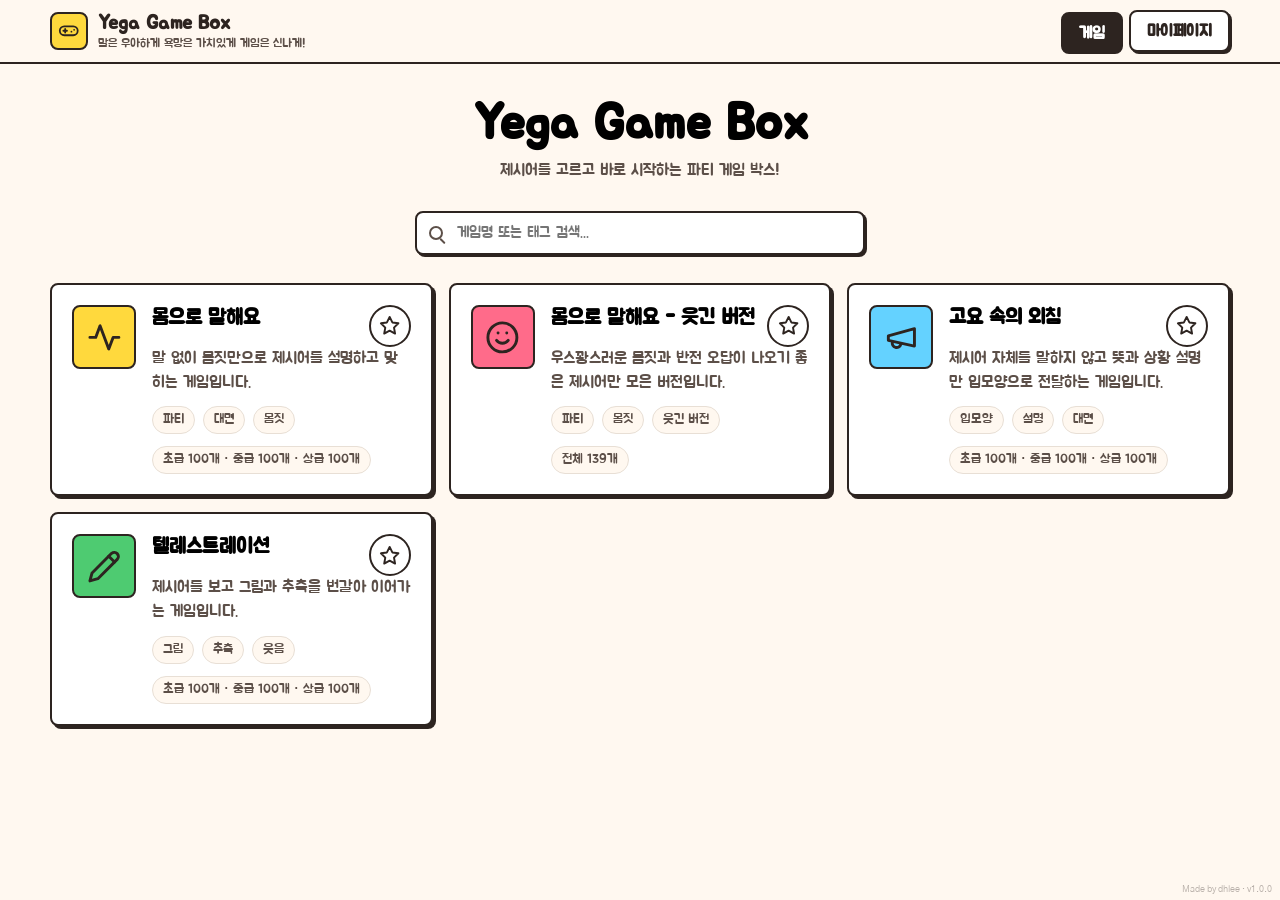
==== commit 61b47b68: "Update site title to Yega Game Box" ====
--- a/index.html
+++ b/index.html
@@ -3,7 +3,7 @@
   <head>
     <meta charset="UTF-8" />
     <meta name="viewport" content="width=device-width, initial-scale=1.0" />
-    <title>Keyword Box - 파티 게임 제시어 박스</title>
+    <title>Yega Game Box - 파티 게임 제시어 박스</title>
     <meta
       name="description"
       content="몸으로 말해요, 고요 속의 외침, 텔레스트레이션을 바로 진행할 수 있는 파티 게임 제시어 박스입니다."
@@ -22,8 +22,8 @@
         <button class="brand" type="button" data-action="go-home">
           <span class="brand-mark"><i class="ri-gamepad-line" aria-hidden="true"></i></span>
           <span class="brand-copy">
-            <strong>Keyword Box</strong>
-            <small>키워드박스</small>
+            <strong>Yega Game Box</strong>
+            <small>말은 우아하게 욕망은 가치있게 게임은 신나게!</small>
           </span>
         </button>
         <nav class="top-nav" aria-label="주요 메뉴">
@@ -35,7 +35,7 @@
       <main>
         <section class="view is-visible" id="home-view" aria-labelledby="home-title">
           <div class="home-hero">
-            <h1 id="home-title">Keyword Box</h1>
+            <h1 id="home-title">Yega Game Box</h1>
             <p>제시어를 고르고 바로 시작하는 파티 게임 박스!</p>
           </div>
 
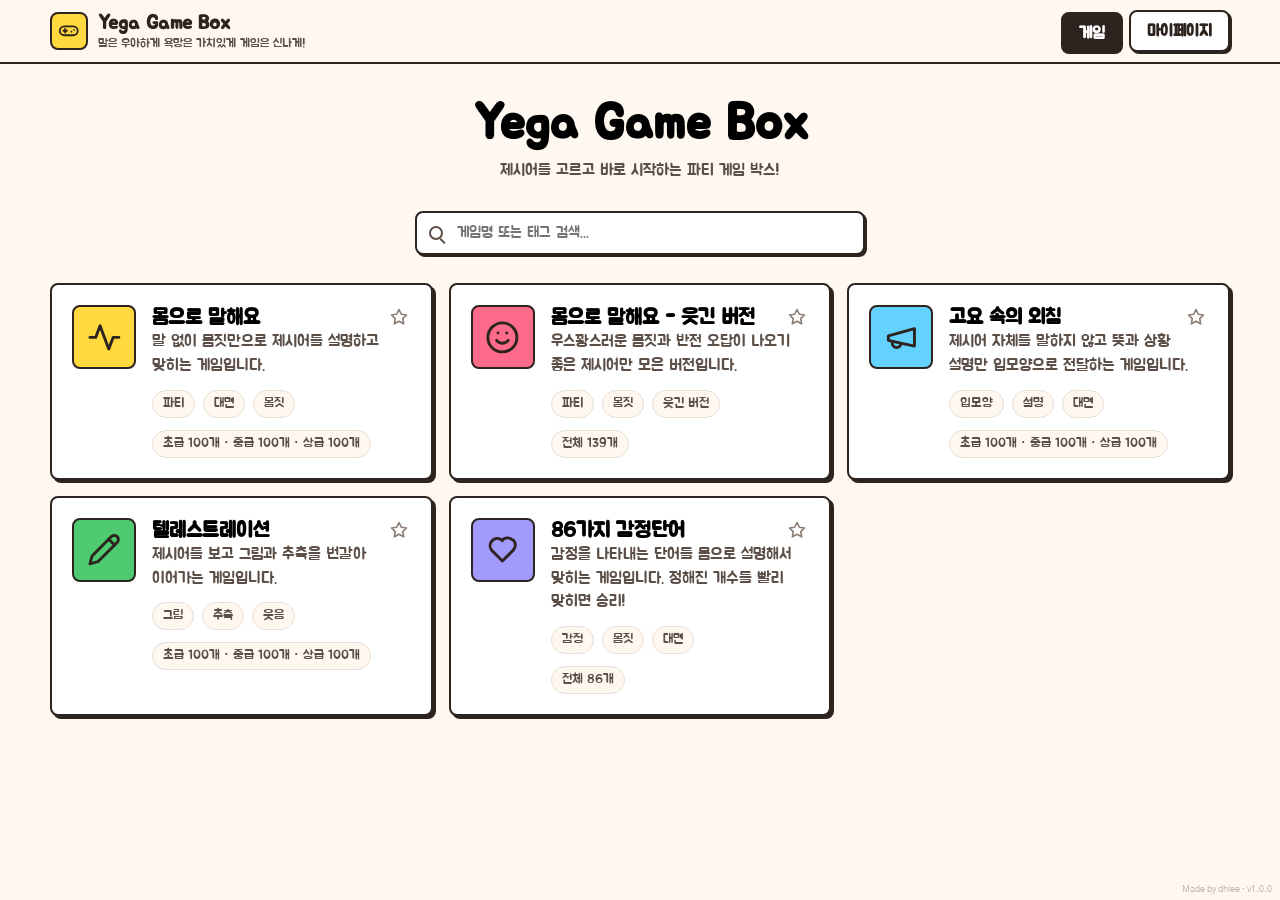
==== commit 9288787a: "Add arcade BGM and answer SFX, hide header during play - Hide top header while a game is in progress" ====
--- a/index.html
+++ b/index.html
@@ -228,6 +228,10 @@
             <span class="play-game-icon" id="play-game-icon">🎮</span>
             <span class="play-game-name" id="play-game-name">게임</span>
             <div class="play-tools">
+              <button type="button" class="sound-toggle" id="sound-toggle" data-action="toggle-sound" aria-pressed="true">
+                <span id="sound-toggle-icon"></span>
+                <span id="sound-toggle-label">소리 켜짐</span>
+              </button>
               <button type="button" data-action="reset-words">
                 <i class="ri-refresh-line" aria-hidden="true"></i>
                 제시어 초기화
--- a/styles.css
+++ b/styles.css
@@ -90,6 +90,11 @@
   padding: 0 max(16px, calc((100vw - 1180px) / 2));
 }
 
+/* 게임 진행 중에는 상단 헤더를 숨겨 화면에 집중하도록 한다. */
+body[data-view="play"] .topbar {
+  display: none;
+}
+
 .brand {
   display: inline-flex;
   align-items: center;
@@ -366,21 +371,39 @@
   line-height: 1.2;
 }
 
+.game-card p {
+  word-break: keep-all;
+  overflow-wrap: normal;
+  text-wrap: pretty;
+}
+
 .favorite-button {
   display: grid;
-  width: 42px;
-  height: 42px;
+  width: 24px;
+  height: 24px;
   flex: 0 0 auto;
   place-items: center;
-  border: 2px solid var(--ink-dark);
-  border-radius: 999px;
-  background: #fff;
+  border: 0;
+  padding: 0;
+  background: transparent;
+  box-shadow: none;
+  color: var(--ink-light);
+  font-size: 1rem;
+}
+
+.favorite-button:hover {
+  transform: none;
+  box-shadow: none;
   color: var(--ink-dark);
-  font-size: 1.3rem;
 }
 
 .favorite-button.is-on {
-  background: var(--party-yellow);
+  color: #f3b900;
+}
+
+.favorite-button .icon {
+  width: 20px;
+  height: 20px;
 }
 
 .tag-row,
@@ -811,6 +834,16 @@
   gap: 8px;
 }
 
+.sound-toggle #sound-toggle-icon {
+  display: inline-flex;
+}
+
+.play-tools .sound-toggle.is-muted {
+  background: var(--warm-bg);
+  color: var(--ink-light);
+  opacity: 0.75;
+}
+
 .timer-display {
   display: flex;
   align-items: center;
@@ -1095,7 +1128,7 @@
 
 .result-word-item {
   display: grid;
-  grid-template-columns: 34px minmax(0, 1fr) auto auto;
+  grid-template-columns: 34px minmax(0, 1fr) auto;
   align-items: center;
   gap: 10px;
   border-radius: 6px;
@@ -1110,6 +1143,15 @@
   color: var(--ink-light);
   font-size: 0.85rem;
   text-align: right;
+}
+
+.result-word-item .result-word-main {
+  display: inline-flex;
+  align-items: center;
+  min-width: 0;
+  gap: 8px;
+  color: var(--ink-dark);
+  text-align: left;
 }
 
 .result-word-item strong {
